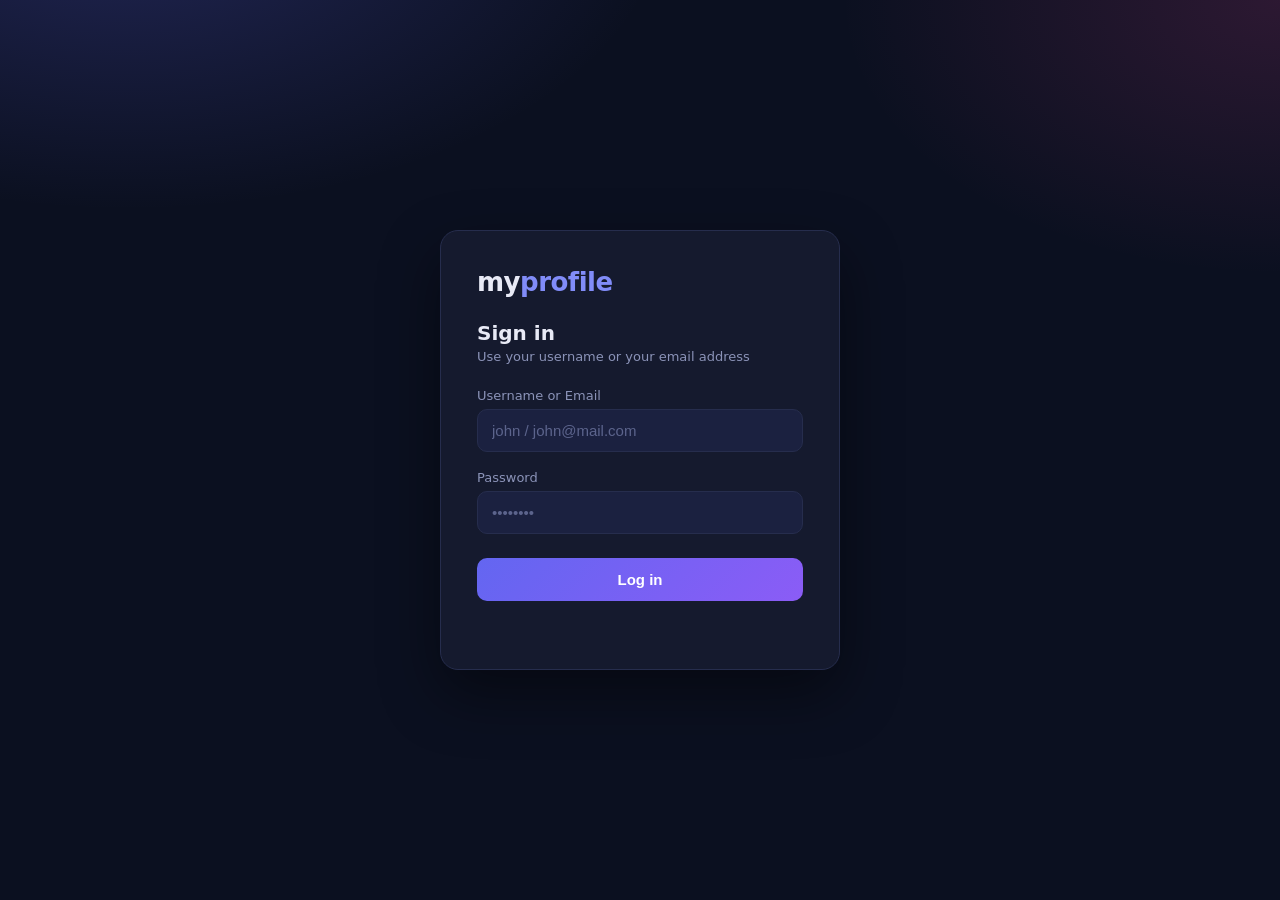
==== index.html @ ff6afe1b "some modifications" ====
<!DOCTYPE html>
<html lang="en">

<head>
    <meta charset="UTF-8">
    <meta name="viewport" content="width=device-width, initial-scale=1.0">
    <title>My Profile</title>
    <link rel="stylesheet" href="style.css">
</head>

<body>
    <!-- ===================== LOGIN ===================== -->
    <section id="login-section">
        <form id="login-form">
            <h1 class="brand">my<span>profile</span></h1>
            <h2>Sign in</h2>
            <p class="hint">Use your username or your email address</p>

            <div id="identifier-group">
                <label for="identifier">Username or Email</label>
                <input type="text" id="identifier" autocomplete="username" placeholder="john / john@mail.com">
            </div>

            <div id="password-group">
                <label for="password">Password</label>
                <input type="password" id="password" autocomplete="current-password" placeholder="••••••••">
            </div>

            <button id="login-btn" type="submit">Log in</button>

            <p id="error-msg"></p>
        </form>
    </section>

    <!-- ===================== PROFILE ===================== -->
    <section id="profile-section">

        <header class="topbar">
            <div class="identity">
                <img id="avatar" alt="Profile picture">
                <div>
                    <h2 id="login">…</h2>
                    <p id="fullname" class="muted"></p>
                </div>
            </div>
            <button id="logout-btn">Log out</button>
        </header>

        <!-- key numbers -->
        <div class="stats-row">
            <div class="stat-card">
                <div class="stat-label">Total XP</div>
                <div class="stat-value" id="xp">…</div>
                <div class="stat-sub" id="xp-raw"></div>
            </div>
            <div class="stat-card">
                <div class="stat-label">Level</div>
                <div class="stat-value" id="level">…</div>
            </div>
            <div class="stat-card">
                <div class="stat-label">Audit ratio</div>
                <div class="stat-value" id="audit">…</div>
                <div class="stat-sub" id="audit-sub"></div>
            </div>
            <div class="stat-card">
                <div class="stat-label">Success rate</div>
                <div class="stat-value" id="success-rate">…</div>
                <div class="stat-sub" id="passfail"></div>
            </div>
        </div>

        <div class="grid">

            <!-- identification -->
            <article class="card">
                <h3>Identification</h3>
                <dl class="info-list">
                    <div><dt>User ID</dt><dd id="info-id">…</dd></div>
                    <div><dt>Login</dt><dd id="info-login">…</dd></div>
                    <div><dt>Full name</dt><dd id="info-name">…</dd></div>
                    <div><dt>Email</dt><dd id="info-email">…</dd></div>
                    <div><dt>Campus</dt><dd id="info-campus">…</dd></div>
                    <div><dt>Member since</dt><dd id="info-since">…</dd></div>
                </dl>
            </article>

            <!-- audits -->
            <article class="card">
                <h3>Audits</h3>
                <dl class="info-list">
                    <div><dt>XP done (up)</dt><dd id="audit-up">…</dd></div>
                    <div><dt>XP received (down)</dt><dd id="audit-down">…</dd></div>
                    <div><dt>Audits done</dt><dd id="audit-up-count">…</dd></div>
                    <div><dt>Audits received</dt><dd id="audit-down-count">…</dd></div>
                </dl>
                <div class="ratio-bar" title="Share of audits you did vs received">
                    <span id="ratio-fill"></span>
                </div>
                <p class="muted small" id="audit-note">…</p>
            </article>

            <!-- graph 1 : xp over time -->
            <article class="card wide">
                <h3>XP progression over time</h3>
                <p class="muted small">Cumulative XP earned since your first project</p>
                <svg id="xp-graph" viewBox="0 0 640 240"></svg>
            </article>

            <!-- graph 2 : pass / fail -->
            <article class="card">
                <h3>Projects PASS / FAIL</h3>
                <p class="muted small">Every graded attempt on the platform</p>
                <svg id="passfail-graph" viewBox="0 0 260 220"></svg>
            </article>

            <!-- top projects -->
            <article class="card">
                <h3>Top projects by XP</h3>
                <ul id="top-projects" class="list">
                    <li class="muted small">Loading…</li>
                </ul>
            </article>

            <!-- skills -->
            <article class="card">
                <h3>Best skills</h3>
                <div id="skills" class="skills">
                    <p class="muted small">Loading…</p>
                </div>
            </article>

            <!-- recent activity -->
            <article class="card wide">
                <h3>Recent activity</h3>
                <ul id="recent" class="list">
                    <li class="muted small">Loading…</li>
                </ul>
            </article>

        </div>

        <footer class="foot muted small">Data queried live from the GraphQL endpoint</footer>
    </section>

    <script src="auth.js"></script>
    <script src="querys.js"></script>
    <script src="svg.js"></script>
</body>

</html>
---- style.css ----
* {
    margin: 0;
    padding: 0;
    box-sizing: border-box;
}

:root {
    --bg: #0b1020;
    --card: #151a2e;
    --card-2: #1b2140;
    --line: #262d4d;
    --text: #e8eaf6;
    --muted: #8b93b8;
    --accent: #6366f1;
    --accent-soft: #818cf8;
    --green: #34d399;
    --red: #fb7185;
}

body {
    font-family: 'Segoe UI', system-ui, Arial, sans-serif;
    background:
        radial-gradient(900px 500px at 10% -10%, rgba(99, 102, 241, 0.25), transparent 60%),
        radial-gradient(800px 500px at 100% 0%, rgba(236, 72, 153, 0.15), transparent 55%),
        var(--bg);
    color: var(--text);
    min-height: 100vh;
    padding: 24px;
}

.muted {
    color: var(--muted);
}

.small {
    font-size: 13px;
}

/* ===== LOGIN SECTION ===== */

#login-section {
    display: flex;
    align-items: center;
    justify-content: center;
    min-height: calc(100vh - 48px);
}

#login-form {
    background: var(--card);
    border: 1px solid var(--line);
    padding: 36px;
    border-radius: 18px;
    box-shadow: 0 24px 60px rgba(0, 0, 0, 0.45);
    width: 100%;
    max-width: 400px;
}

.brand {
    font-size: 26px;
    letter-spacing: -0.5px;
    margin-bottom: 24px;
}

.brand span {
    color: var(--accent-soft);
}

#login-section h2 {
    font-size: 20px;
    margin-bottom: 4px;
}

.hint {
    color: var(--muted);
    font-size: 13px;
    margin-bottom: 24px;
}

#identifier-group,
#password-group {
    margin-bottom: 18px;
}

label {
    display: block;
    margin-bottom: 6px;
    font-size: 13px;
    color: var(--muted);
}

input {
    width: 100%;
    padding: 12px 14px;
    border: 1px solid var(--line);
    border-radius: 10px;
    font-size: 15px;
    background: var(--card-2);
    color: var(--text);
    transition: border-color 0.2s, box-shadow 0.2s;
}

input::placeholder {
    color: #5c648c;
}

input:focus {
    outline: none;
    border-color: var(--accent);
    box-shadow: 0 0 0 3px rgba(99, 102, 241, 0.25);
}

#login-btn {
    width: 100%;
    padding: 13px;
    background: linear-gradient(135deg, #6366f1, #8b5cf6);
    color: #fff;
    border: none;
    border-radius: 10px;
    font-size: 15px;
    font-weight: 600;
    cursor: pointer;
    transition: transform 0.15s, opacity 0.2s;
    margin-top: 6px;
}

#login-btn:hover {
    transform: translateY(-1px);
}

#login-btn:disabled {
    opacity: 0.6;
    cursor: default;
    transform: none;
}

#error-msg {
    text-align: center;
    margin-top: 14px;
    font-size: 13px;
    color: var(--red);
    min-height: 18px;
}

/* ===== PROFILE LAYOUT ===== */

#profile-section {
    display: none;
    max-width: 1080px;
    margin: 0 auto;
}

.topbar {
    display: flex;
    align-items: center;
    justify-content: space-between;
    gap: 16px;
    background: var(--card);
    border: 1px solid var(--line);
    border-radius: 18px;
    padding: 18px 22px;
    margin-bottom: 18px;
}

.identity {
    display: flex;
    align-items: center;
    gap: 16px;
}

#avatar {
    width: 62px;
    height: 62px;
    border-radius: 50%;
    object-fit: cover;
    border: 2px solid var(--accent);
    background: var(--card-2);
}

.topbar h2 {
    font-size: 22px;
    letter-spacing: -0.3px;
}

.topbar p {
    font-size: 14px;
}

#logout-btn {
    padding: 10px 18px;
    background: transparent;
    color: var(--red);
    border: 1px solid rgba(251, 113, 133, 0.4);
    border-radius: 10px;
    font-size: 14px;
    cursor: pointer;
    transition: background 0.2s;
}

#logout-btn:hover {
    background: rgba(251, 113, 133, 0.12);
}

/* ===== STAT CARDS ===== */

.stats-row {
    display: grid;
    grid-template-columns: repeat(4, 1fr);
    gap: 14px;
    margin-bottom: 18px;
}

.stat-card {
    background: var(--card);
    border: 1px solid var(--line);
    border-radius: 16px;
    padding: 18px;
}

.stat-label {
    font-size: 12px;
    color: var(--muted);
    text-transform: uppercase;
    letter-spacing: 0.6px;
    margin-bottom: 8px;
}

.stat-value {
    font-size: 26px;
    font-weight: 700;
    color: var(--accent-soft);
    line-height: 1.1;
}

.stat-sub {
    margin-top: 6px;
    font-size: 12px;
    color: var(--muted);
}

/* ===== CARDS GRID ===== */

.grid {
    display: grid;
    grid-template-columns: repeat(2, 1fr);
    gap: 14px;
}

.card {
    background: var(--card);
    border: 1px solid var(--line);
    border-radius: 16px;
    padding: 20px;
}

.card.wide {
    grid-column: 1 / -1;
}

.card h3 {
    font-size: 16px;
    margin-bottom: 4px;
}

.card h3+.small {
    margin-bottom: 14px;
}

.card h3:only-child,
.card h3+dl,
.card h3+ul,
.card h3+div {
    margin-top: 14px;
}

/* ===== INFO LIST ===== */

.info-list div {
    display: flex;
    justify-content: space-between;
    gap: 12px;
    padding: 9px 0;
    border-bottom: 1px dashed var(--line);
    font-size: 14px;
}

.info-list div:last-child {
    border-bottom: none;
}

.info-list dt {
    color: var(--muted);
}

.info-list dd {
    font-weight: 600;
    text-align: right;
    word-break: break-all;
}

/* ===== RATIO BAR ===== */

.ratio-bar {
    height: 10px;
    background: rgba(251, 113, 133, 0.35);
    border-radius: 999px;
    overflow: hidden;
    margin: 16px 0 10px;
}

.ratio-bar span {
    display: block;
    height: 100%;
    width: 50%;
    background: linear-gradient(90deg, #34d399, #10b981);
    transition: width 0.6s ease;
}

/* ===== LISTS (top projects / activity) ===== */

.list {
    list-style: none;
}

.list li {
    padding: 9px 0;
    border-bottom: 1px dashed var(--line);
}

.list li:last-child {
    border-bottom: none;
}

.row {
    display: flex;
    justify-content: space-between;
    gap: 12px;
    font-size: 14px;
    margin-bottom: 6px;
}

.row .name {
    overflow: hidden;
    text-overflow: ellipsis;
    white-space: nowrap;
}

.row .value {
    color: var(--accent-soft);
    font-weight: 600;
    flex-shrink: 0;
}

.track {
    height: 6px;
    background: var(--card-2);
    border-radius: 999px;
    overflow: hidden;
}

.track span {
    display: block;
    height: 100%;
    background: linear-gradient(90deg, var(--accent), #a78bfa);
    animation: grow 0.7s ease;
}

@keyframes grow {
    from {
        transform: scaleX(0);
        transform-origin: left;
    }
}

.activity {
    display: flex;
    align-items: center;
    gap: 12px;
    font-size: 14px;
}

.activity .name {
    flex: 1;
    overflow: hidden;
    text-overflow: ellipsis;
    white-space: nowrap;
}

.badge {
    font-size: 11px;
    font-weight: 700;
    letter-spacing: 0.5px;
    padding: 4px 9px;
    border-radius: 999px;
    flex-shrink: 0;
}

.badge.pass {
    background: rgba(52, 211, 153, 0.15);
    color: var(--green);
}

.badge.fail {
    background: rgba(251, 113, 133, 0.15);
    color: var(--red);
}

.badge.pending {
    background: rgba(139, 147, 184, 0.15);
    color: var(--muted);
}

/* ===== SKILLS ===== */

.skill {
    margin-bottom: 12px;
}

.skill:last-child {
    margin-bottom: 0;
}

/* ===== GRAPHS ===== */

svg {
    display: block;
    width: 100%;
    height: auto;
    margin-top: 10px;
    overflow: visible;
}

line.gridline,
.gridline {
    stroke: var(--line);
    stroke-width: 1;
}

.axis {
    stroke: var(--line);
    stroke-width: 1.5;
}

.axis-label {
    fill: var(--muted);
    font-size: 11px;
    font-family: 'Segoe UI', Arial, sans-serif;
}

.xp-line {
    fill: none;
    stroke: var(--accent-soft);
    stroke-width: 2.5;
    stroke-linejoin: round;
    stroke-linecap: round;
}

.dot {
    fill: var(--accent-soft);
    opacity: 0;
    transition: opacity 0.2s, r 0.2s;
    cursor: pointer;
}

.dot:hover {
    opacity: 1;
    r: 6;
}

.bar rect {
    transition: opacity 0.2s;
}

.bar:hover rect {
    opacity: 0.85;
}

.bar-value {
    fill: var(--text);
    font-size: 16px;
    font-weight: 700;
    font-family: 'Segoe UI', Arial, sans-serif;
}

.bar-label {
    fill: var(--muted);
    font-size: 12px;
    letter-spacing: 0.6px;
    font-family: 'Segoe UI', Arial, sans-serif;
}

.bar-pct {
    fill: var(--accent-soft);
    font-size: 13px;
    font-weight: 600;
    font-family: 'Segoe UI', Arial, sans-serif;
}

.chart-total {
    fill: var(--muted);
    font-size: 12px;
    font-family: 'Segoe UI', Arial, sans-serif;
}

.foot {
    text-align: center;
    padding: 22px 0 6px;
}

/* ===== RESPONSIVE ===== */

@media (max-width: 860px) {
    .stats-row {
        grid-template-columns: repeat(2, 1fr);
    }

    .grid {
        grid-template-columns: 1fr;
    }
}

@media (max-width: 520px) {
    body {
        padding: 14px;
    }

    .stats-row {
        grid-template-columns: 1fr;
    }

    .topbar {
        flex-direction: column;
        align-items: flex-start;
    }

    #logout-btn {
        width: 100%;
    }
}
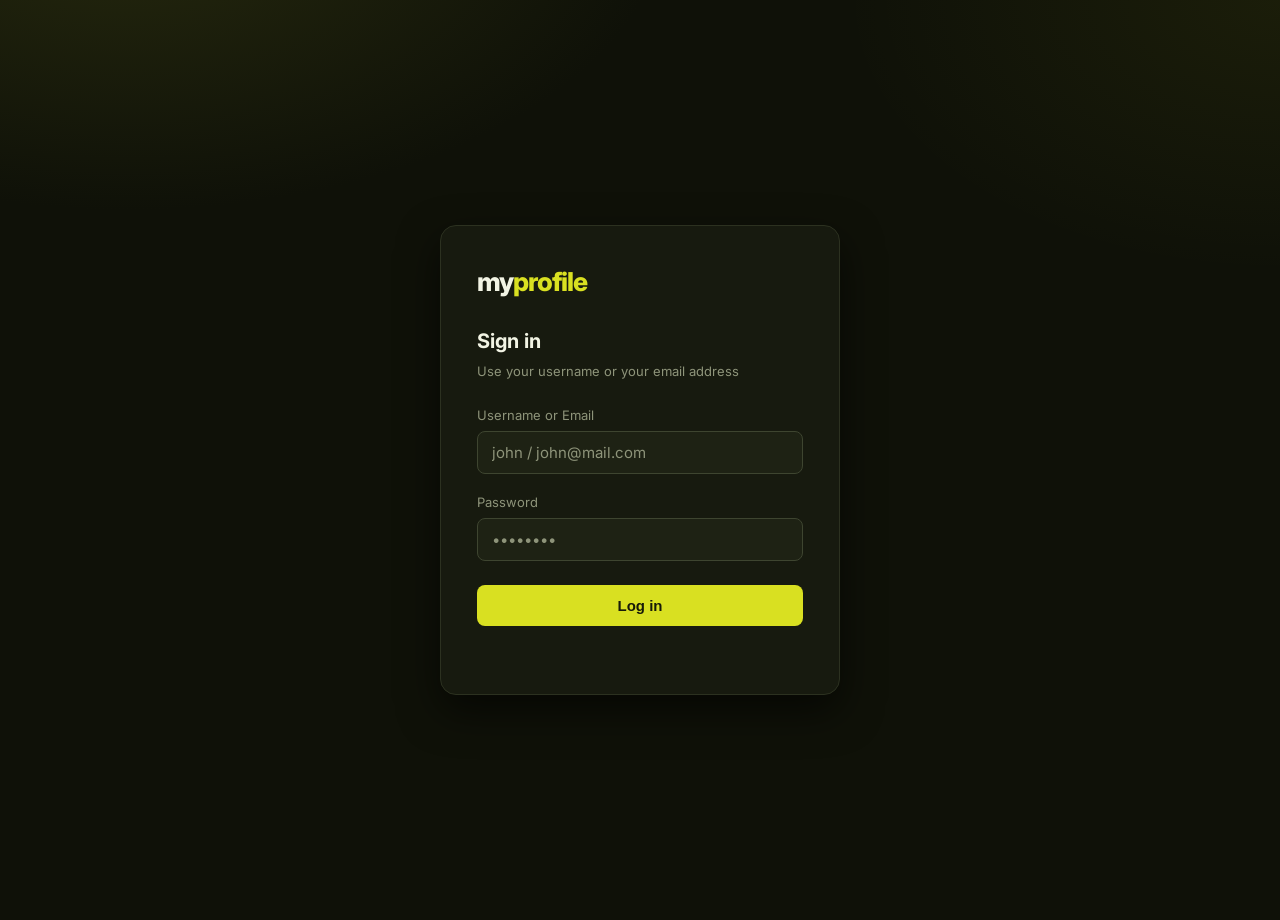
==== commit e504bffa: "final clean" ====
--- a/index.html
+++ b/index.html
@@ -5,11 +5,15 @@
     <meta charset="UTF-8">
     <meta name="viewport" content="width=device-width, initial-scale=1.0">
     <title>My Profile</title>
+    <meta name="theme-color" content="#0f1108">
+    <link rel="preconnect" href="https://fonts.googleapis.com">
+    <link rel="preconnect" href="https://fonts.gstatic.com" crossorigin>
+    <link href="https://fonts.googleapis.com/css2?family=Inter:wght@400;500;600;700;800&display=swap" rel="stylesheet">
     <link rel="stylesheet" href="style.css">
 </head>
 
 <body>
-    <!-- ===================== LOGIN ===================== -->
+    <!--  LOGIN  -->
     <section id="login-section">
         <form id="login-form">
             <h1 class="brand">my<span>profile</span></h1>
@@ -32,7 +36,7 @@
         </form>
     </section>
 
-    <!-- ===================== PROFILE ===================== -->
+    <!--  PROFILE  -->
     <section id="profile-section">
 
         <header class="topbar">
@@ -109,7 +113,7 @@
             <!-- graph 2 : pass / fail -->
             <article class="card">
                 <h3>Projects PASS / FAIL</h3>
-                <p class="muted small">Every graded attempt on the platform</p>
+                <p class="muted small">Latest attempt on each project</p>
                 <svg id="passfail-graph" viewBox="0 0 260 220"></svg>
             </article>
 
@@ -122,7 +126,7 @@
             </article>
 
             <!-- skills -->
-            <article class="card">
+            <article class="card wide">
                 <h3>Best skills</h3>
                 <div id="skills" class="skills">
                     <p class="muted small">Loading…</p>
--- a/style.css
+++ b/style.css
@@ -5,31 +5,91 @@
 }
 
 :root {
-    --bg: #0b1020;
-    --card: #151a2e;
-    --card-2: #1b2140;
-    --line: #262d4d;
-    --text: #e8eaf6;
-    --muted: #8b93b8;
-    --accent: #6366f1;
-    --accent-soft: #818cf8;
-    --green: #34d399;
-    --red: #fb7185;
+    color-scheme: dark;
+
+    /* brand */
+    --brand-ink: #171a09;
+    --brand-citron: #d9e021;
+    --brand-olive: #6d7407;
+
+    /* surfaces */
+    --bg: #0f1108;
+    --bg-alt: #14170c;
+    --surface: #171a0f;
+    --surface-2: #1e2214;
+    --surface-3: #272c18;
+    --border: #2c3120;
+    --border-strong: #3e4530;
+
+    /* text */
+    --text: #f2f4e4;
+    --text-soft: #c7cbb2;
+    --text-dim: #8e947a;
+
+    /* accent */
+    --accent: var(--brand-citron);
+    --accent-hover: #c9d112;
+    --accent-deep: #c3cb3a;
+    --accent-soft: #26290e;
+    --accent-ring: rgba(217, 224, 33, 0.24);
+    --on-accent: var(--brand-ink);
+
+    /* status */
+    --success: #4ade80;
+    --success-soft: #10240f;
+    --danger: #f87171;
+    --danger-soft: #2b1212;
+    --warn: #e8c46a;
+    --warn-soft: #2a2110;
+    --info: #7fbbe8;
+    --info-soft: #10202c;
+
+    /* shape / motion */
+    --radius: 11px;
+    --radius-lg: 16px;
+    --radius-sm: 8px;
+    --shadow-sm: 0 1px 2px rgba(0, 0, 0, .4);
+    --shadow: 0 2px 10px rgba(0, 0, 0, .45);
+    --shadow-lg: 0 16px 40px rgba(0, 0, 0, .6);
+    --fast: 140ms;
+    --base: 200ms;
+    --ease: cubic-bezier(0.2, 0, 0.2, 1);
+
+    /* spacing scale */
+    --s1: 4px;
+    --s2: 8px;
+    --s3: 12px;
+    --s4: 16px;
+    --s5: 20px;
+    --s6: 24px;
+    --s7: 32px;
+    --s8: 44px;
+
+    --font: 'Inter', ui-sans-serif, system-ui, -apple-system, 'Segoe UI', Roboto, sans-serif;
+}
+
+html {
+    background: var(--bg);
 }
 
 body {
-    font-family: 'Segoe UI', system-ui, Arial, sans-serif;
+    font-family: var(--font);
+    font-size: 15px;
+    line-height: 1.55;
+    -webkit-font-smoothing: antialiased;
+    text-rendering: optimizeLegibility;
     background:
-        radial-gradient(900px 500px at 10% -10%, rgba(99, 102, 241, 0.25), transparent 60%),
-        radial-gradient(800px 500px at 100% 0%, rgba(236, 72, 153, 0.15), transparent 55%),
+        radial-gradient(900px 500px at 10% -10%, var(--accent-soft), transparent 60%),
+        radial-gradient(800px 500px at 100% 0%, rgba(217, 224, 33, 0.06), transparent 55%),
         var(--bg);
+    background-attachment: fixed;
     color: var(--text);
     min-height: 100vh;
-    padding: 24px;
+    padding: clamp(14px, 4vw, 24px);
 }
 
 .muted {
-    color: var(--muted);
+    color: var(--text-dim);
 }
 
 .small {
@@ -42,36 +102,39 @@
     display: flex;
     align-items: center;
     justify-content: center;
-    min-height: calc(100vh - 48px);
+    min-height: calc(100vh - 28px);
+    padding: 14px;
 }
 
 #login-form {
-    background: var(--card);
-    border: 1px solid var(--line);
-    padding: 36px;
-    border-radius: 18px;
-    box-shadow: 0 24px 60px rgba(0, 0, 0, 0.45);
+    background: var(--surface);
+    border: 1px solid var(--border);
+    padding: clamp(24px, 5vw, 36px);
+    border-radius: var(--radius-lg);
+    box-shadow: var(--shadow-lg);
     width: 100%;
     max-width: 400px;
 }
 
 .brand {
     font-size: 26px;
-    letter-spacing: -0.5px;
+    font-weight: 800;
+    letter-spacing: -0.04em;
     margin-bottom: 24px;
 }
 
 .brand span {
-    color: var(--accent-soft);
+    color: var(--accent);
 }
 
 #login-section h2 {
     font-size: 20px;
+    font-weight: 700;
     margin-bottom: 4px;
 }
 
 .hint {
-    color: var(--muted);
+    color: var(--text-dim);
     font-size: 13px;
     margin-bottom: 24px;
 }
@@ -85,45 +148,47 @@
     display: block;
     margin-bottom: 6px;
     font-size: 13px;
-    color: var(--muted);
+    color: var(--text-dim);
 }
 
 input {
     width: 100%;
-    padding: 12px 14px;
-    border: 1px solid var(--line);
-    border-radius: 10px;
+    padding: 11px 14px;
+    border: 1px solid var(--border-strong);
+    border-radius: var(--radius-sm);
     font-size: 15px;
-    background: var(--card-2);
+    font-family: inherit;
+    background: var(--surface-2);
     color: var(--text);
-    transition: border-color 0.2s, box-shadow 0.2s;
+    transition: border-color var(--fast) var(--ease), box-shadow var(--fast) var(--ease);
 }
 
 input::placeholder {
-    color: #5c648c;
+    color: var(--text-dim);
 }
 
 input:focus {
     outline: none;
     border-color: var(--accent);
-    box-shadow: 0 0 0 3px rgba(99, 102, 241, 0.25);
+    box-shadow: 0 0 0 3px var(--accent-ring);
 }
 
 #login-btn {
     width: 100%;
-    padding: 13px;
-    background: linear-gradient(135deg, #6366f1, #8b5cf6);
-    color: #fff;
+    padding: 12px;
+    background: var(--accent);
+    color: var(--on-accent);
     border: none;
-    border-radius: 10px;
+    border-radius: var(--radius-sm);
     font-size: 15px;
-    font-weight: 600;
+    font-weight: 700;
     cursor: pointer;
-    transition: transform 0.15s, opacity 0.2s;
+    transition: background var(--fast) var(--ease), transform var(--fast) var(--ease), opacity var(--fast) var(--ease);
     margin-top: 6px;
 }
 
 #login-btn:hover {
+    background: var(--accent-hover);
     transform: translateY(-1px);
 }
 
@@ -137,7 +202,7 @@
     text-align: center;
     margin-top: 14px;
     font-size: 13px;
-    color: var(--red);
+    color: var(--danger);
     min-height: 18px;
 }
 
@@ -153,88 +218,113 @@
     display: flex;
     align-items: center;
     justify-content: space-between;
-    gap: 16px;
-    background: var(--card);
-    border: 1px solid var(--line);
-    border-radius: 18px;
-    padding: 18px 22px;
-    margin-bottom: 18px;
+    flex-wrap: wrap;
+    gap: var(--s4);
+    background: var(--surface);
+    border: 1px solid var(--border);
+    border-radius: var(--radius-lg);
+    padding: var(--s4) var(--s5);
+    margin-bottom: var(--s4);
 }
 
 .identity {
     display: flex;
     align-items: center;
-    gap: 16px;
+    gap: var(--s4);
+    min-width: 0;
 }
 
 #avatar {
-    width: 62px;
-    height: 62px;
+    width: 58px;
+    height: 58px;
+    flex-shrink: 0;
     border-radius: 50%;
     object-fit: cover;
     border: 2px solid var(--accent);
-    background: var(--card-2);
+    background: var(--surface-2);
+}
+
+.identity>div {
+    min-width: 0;
 }
 
 .topbar h2 {
-    font-size: 22px;
-    letter-spacing: -0.3px;
+    font-size: 21px;
+    font-weight: 700;
+    letter-spacing: -0.02em;
+    overflow: hidden;
+    text-overflow: ellipsis;
+    white-space: nowrap;
 }
 
 .topbar p {
     font-size: 14px;
+    overflow: hidden;
+    text-overflow: ellipsis;
+    white-space: nowrap;
 }
 
 #logout-btn {
     padding: 10px 18px;
-    background: transparent;
-    color: var(--red);
-    border: 1px solid rgba(251, 113, 133, 0.4);
-    border-radius: 10px;
+    background: var(--surface);
+    color: var(--danger);
+    border: 1px solid var(--border-strong);
+    border-radius: var(--radius-sm);
     font-size: 14px;
+    font-weight: 600;
     cursor: pointer;
-    transition: background 0.2s;
+    flex-shrink: 0;
+    transition: background var(--fast) var(--ease), border-color var(--fast) var(--ease);
 }
 
 #logout-btn:hover {
-    background: rgba(251, 113, 133, 0.12);
+    background: var(--danger-soft);
+    border-color: var(--danger);
 }
 
 /* ===== STAT CARDS ===== */
 
 .stats-row {
     display: grid;
-    grid-template-columns: repeat(4, 1fr);
-    gap: 14px;
-    margin-bottom: 18px;
+    grid-template-columns: repeat(auto-fit, minmax(160px, 1fr));
+    gap: var(--s3);
+    margin-bottom: var(--s4);
 }
 
 .stat-card {
-    background: var(--card);
-    border: 1px solid var(--line);
-    border-radius: 16px;
-    padding: 18px;
+    background: var(--surface);
+    border: 1px solid var(--border);
+    border-radius: var(--radius);
+    padding: var(--s4);
+    transition: border-color var(--base) var(--ease);
+}
+
+.stat-card:hover {
+    border-color: var(--border-strong);
 }
 
 .stat-label {
+    font-size: 11.5px;
+    font-weight: 650;
+    color: var(--text-dim);
+    text-transform: uppercase;
+    letter-spacing: 0.05em;
+    margin-bottom: var(--s2);
+}
+
+.stat-value {
+    font-size: 28px;
+    font-weight: 700;
+    color: var(--accent-deep);
+    line-height: 1;
+    letter-spacing: -0.02em;
+    font-variant-numeric: tabular-nums;
+}
+
+.stat-sub {
+    margin-top: var(--s2);
     font-size: 12px;
-    color: var(--muted);
-    text-transform: uppercase;
-    letter-spacing: 0.6px;
-    margin-bottom: 8px;
-}
-
-.stat-value {
-    font-size: 26px;
-    font-weight: 700;
-    color: var(--accent-soft);
-    line-height: 1.1;
-}
-
-.stat-sub {
-    margin-top: 6px;
-    font-size: 12px;
-    color: var(--muted);
+    color: var(--text-dim);
 }
 
 /* ===== CARDS GRID ===== */
@@ -242,14 +332,21 @@
 .grid {
     display: grid;
     grid-template-columns: repeat(2, 1fr);
-    gap: 14px;
+    gap: var(--s3);
 }
 
 .card {
-    background: var(--card);
-    border: 1px solid var(--line);
-    border-radius: 16px;
-    padding: 20px;
+    background: var(--surface);
+    border: 1px solid var(--border);
+    border-radius: var(--radius-lg);
+    box-shadow: var(--shadow-sm);
+    padding: var(--s5);
+    min-width: 0;
+    transition: border-color var(--base) var(--ease), box-shadow var(--base) var(--ease);
+}
+
+.card:hover {
+    border-color: var(--border-strong);
 }
 
 .card.wide {
@@ -258,6 +355,7 @@
 
 .card h3 {
     font-size: 16px;
+    font-weight: 700;
     margin-bottom: 4px;
 }
 
@@ -277,9 +375,10 @@
 .info-list div {
     display: flex;
     justify-content: space-between;
-    gap: 12px;
+    flex-wrap: wrap;
+    gap: 4px 12px;
     padding: 9px 0;
-    border-bottom: 1px dashed var(--line);
+    border-bottom: 1px dashed var(--border);
     font-size: 14px;
 }
 
@@ -288,20 +387,21 @@
 }
 
 .info-list dt {
-    color: var(--muted);
+    color: var(--text-dim);
+    flex-shrink: 0;
 }
 
 .info-list dd {
     font-weight: 600;
     text-align: right;
-    word-break: break-all;
+    word-break: break-word;
 }
 
 /* ===== RATIO BAR ===== */
 
 .ratio-bar {
     height: 10px;
-    background: rgba(251, 113, 133, 0.35);
+    background: var(--danger-soft);
     border-radius: 999px;
     overflow: hidden;
     margin: 16px 0 10px;
@@ -311,7 +411,7 @@
     display: block;
     height: 100%;
     width: 50%;
-    background: linear-gradient(90deg, #34d399, #10b981);
+    background: linear-gradient(90deg, var(--success), #22c55e);
     transition: width 0.6s ease;
 }
 
@@ -323,7 +423,7 @@
 
 .list li {
     padding: 9px 0;
-    border-bottom: 1px dashed var(--line);
+    border-bottom: 1px dashed var(--border);
 }
 
 .list li:last-child {
@@ -342,17 +442,18 @@
     overflow: hidden;
     text-overflow: ellipsis;
     white-space: nowrap;
+    min-width: 0;
 }
 
 .row .value {
-    color: var(--accent-soft);
+    color: var(--accent-deep);
     font-weight: 600;
     flex-shrink: 0;
 }
 
 .track {
     height: 6px;
-    background: var(--card-2);
+    background: var(--surface-2);
     border-radius: 999px;
     overflow: hidden;
 }
@@ -360,7 +461,7 @@
 .track span {
     display: block;
     height: 100%;
-    background: linear-gradient(90deg, var(--accent), #a78bfa);
+    background: linear-gradient(90deg, var(--accent-deep), var(--accent));
     animation: grow 0.7s ease;
 }
 
@@ -374,12 +475,14 @@
 .activity {
     display: flex;
     align-items: center;
-    gap: 12px;
+    flex-wrap: wrap;
+    gap: 8px 12px;
     font-size: 14px;
 }
 
 .activity .name {
-    flex: 1;
+    flex: 1 1 160px;
+    min-width: 0;
     overflow: hidden;
     text-overflow: ellipsis;
     white-space: nowrap;
@@ -388,28 +491,34 @@
 .badge {
     font-size: 11px;
     font-weight: 700;
-    letter-spacing: 0.5px;
+    letter-spacing: 0.05em;
     padding: 4px 9px;
     border-radius: 999px;
     flex-shrink: 0;
 }
 
 .badge.pass {
-    background: rgba(52, 211, 153, 0.15);
-    color: var(--green);
+    background: var(--success-soft);
+    color: var(--success);
 }
 
 .badge.fail {
-    background: rgba(251, 113, 133, 0.15);
-    color: var(--red);
+    background: var(--danger-soft);
+    color: var(--danger);
 }
 
 .badge.pending {
-    background: rgba(139, 147, 184, 0.15);
-    color: var(--muted);
+    background: var(--surface-3);
+    color: var(--text-dim);
 }
 
 /* ===== SKILLS ===== */
+
+.skills {
+    display: grid;
+    grid-template-columns: repeat(auto-fit, minmax(220px, 1fr));
+    column-gap: var(--s6);
+}
 
 .skill {
     margin-bottom: 12px;
@@ -429,33 +538,41 @@
     overflow: visible;
 }
 
+/* near-square chart: keep it chart-sized and centered instead of
+   stretching full-height whenever its card spans a wide single column */
+#passfail-graph {
+    max-width: 320px;
+    margin-left: auto;
+    margin-right: auto;
+}
+
 line.gridline,
 .gridline {
-    stroke: var(--line);
+    stroke: var(--border);
     stroke-width: 1;
 }
 
 .axis {
-    stroke: var(--line);
+    stroke: var(--border-strong);
     stroke-width: 1.5;
 }
 
 .axis-label {
-    fill: var(--muted);
+    fill: var(--text-dim);
     font-size: 11px;
-    font-family: 'Segoe UI', Arial, sans-serif;
+    font-family: var(--font);
 }
 
 .xp-line {
     fill: none;
-    stroke: var(--accent-soft);
+    stroke: var(--accent-deep);
     stroke-width: 2.5;
     stroke-linejoin: round;
     stroke-linecap: round;
 }
 
 .dot {
-    fill: var(--accent-soft);
+    fill: var(--accent);
     opacity: 0;
     transition: opacity 0.2s, r 0.2s;
     cursor: pointer;
@@ -478,27 +595,27 @@
     fill: var(--text);
     font-size: 16px;
     font-weight: 700;
-    font-family: 'Segoe UI', Arial, sans-serif;
+    font-family: var(--font);
 }
 
 .bar-label {
-    fill: var(--muted);
+    fill: var(--text-dim);
     font-size: 12px;
-    letter-spacing: 0.6px;
-    font-family: 'Segoe UI', Arial, sans-serif;
+    letter-spacing: 0.05em;
+    font-family: var(--font);
 }
 
 .bar-pct {
-    fill: var(--accent-soft);
+    fill: var(--accent-deep);
     font-size: 13px;
     font-weight: 600;
-    font-family: 'Segoe UI', Arial, sans-serif;
+    font-family: var(--font);
 }
 
 .chart-total {
-    fill: var(--muted);
+    fill: var(--text-dim);
     font-size: 12px;
-    font-family: 'Segoe UI', Arial, sans-serif;
+    font-family: var(--font);
 }
 
 .foot {
@@ -509,30 +626,40 @@
 /* ===== RESPONSIVE ===== */
 
 @media (max-width: 860px) {
+    .grid {
+        grid-template-columns: 1fr;
+    }
+}
+
+@media (max-width: 640px) {
     .stats-row {
         grid-template-columns: repeat(2, 1fr);
-    }
-
-    .grid {
-        grid-template-columns: 1fr;
-    }
-}
-
-@media (max-width: 520px) {
-    body {
-        padding: 14px;
-    }
-
+        gap: var(--s2);
+    }
+
+    .stat-card {
+        padding: var(--s3);
+    }
+
+    .stat-value {
+        font-size: 23px;
+    }
+
+    .card {
+        padding: var(--s4);
+    }
+
+    .topbar {
+        padding: var(--s3) var(--s4);
+    }
+
+    #logout-btn {
+        width: 100%;
+    }
+}
+
+@media (max-width: 400px) {
     .stats-row {
         grid-template-columns: 1fr;
     }
-
-    .topbar {
-        flex-direction: column;
-        align-items: flex-start;
-    }
-
-    #logout-btn {
-        width: 100%;
-    }
-}
+}
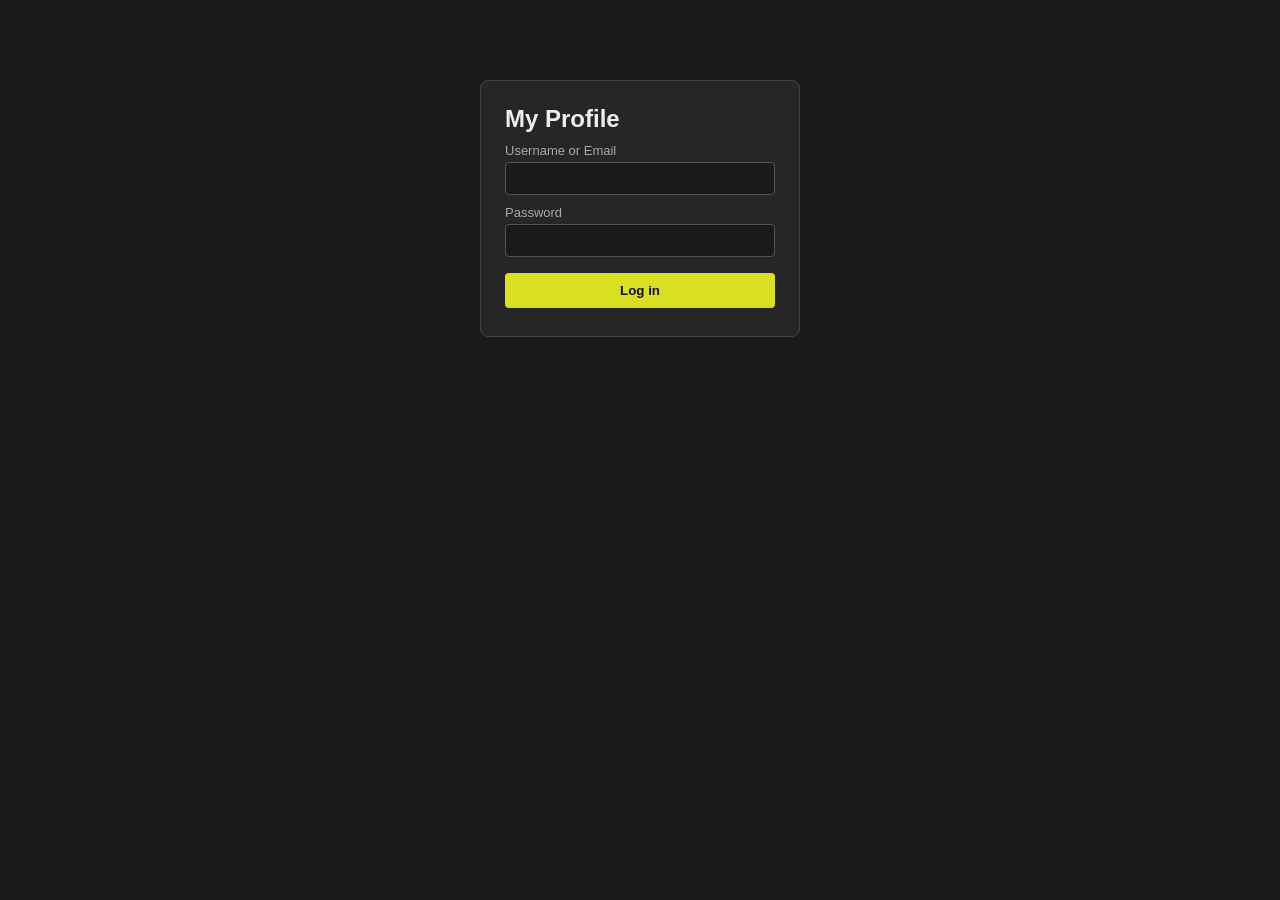
==== commit 7601d6a6: "fix bugs" ====
--- a/index.html
+++ b/index.html
@@ -5,30 +5,20 @@
     <meta charset="UTF-8">
     <meta name="viewport" content="width=device-width, initial-scale=1.0">
     <title>My Profile</title>
-    <meta name="theme-color" content="#0f1108">
-    <link rel="preconnect" href="https://fonts.googleapis.com">
-    <link rel="preconnect" href="https://fonts.gstatic.com" crossorigin>
-    <link href="https://fonts.googleapis.com/css2?family=Inter:wght@400;500;600;700;800&display=swap" rel="stylesheet">
     <link rel="stylesheet" href="style.css">
 </head>
 
 <body>
-    <!--  LOGIN  -->
+    <!-- LOGIN -->
     <section id="login-section">
         <form id="login-form">
-            <h1 class="brand">my<span>profile</span></h1>
-            <h2>Sign in</h2>
-            <p class="hint">Use your username or your email address</p>
+            <h1>My Profile</h1>
 
-            <div id="identifier-group">
-                <label for="identifier">Username or Email</label>
-                <input type="text" id="identifier" autocomplete="username" placeholder="john / john@mail.com">
-            </div>
+            <label for="identifier">Username or Email</label>
+            <input type="text" id="identifier" autocomplete="username">
 
-            <div id="password-group">
-                <label for="password">Password</label>
-                <input type="password" id="password" autocomplete="current-password" placeholder="••••••••">
-            </div>
+            <label for="password">Password</label>
+            <input type="password" id="password" autocomplete="current-password">
 
             <button id="login-btn" type="submit">Log in</button>
 
@@ -36,114 +26,48 @@
         </form>
     </section>
 
-    <!--  PROFILE  -->
+    <!-- PROFILE -->
     <section id="profile-section">
 
         <header class="topbar">
-            <div class="identity">
-                <img id="avatar" alt="Profile picture">
-                <div>
-                    <h2 id="login">…</h2>
-                    <p id="fullname" class="muted"></p>
-                </div>
+            <div id="avatar" class="avatar"></div>
+            <div>
+                <h2 id="login">…</h2>
+                <p id="fullname"></p>
             </div>
             <button id="logout-btn">Log out</button>
         </header>
 
-        <!-- key numbers -->
-        <div class="stats-row">
-            <div class="stat-card">
-                <div class="stat-label">Total XP</div>
-                <div class="stat-value" id="xp">…</div>
-                <div class="stat-sub" id="xp-raw"></div>
-            </div>
-            <div class="stat-card">
-                <div class="stat-label">Level</div>
-                <div class="stat-value" id="level">…</div>
-            </div>
-            <div class="stat-card">
-                <div class="stat-label">Audit ratio</div>
-                <div class="stat-value" id="audit">…</div>
-                <div class="stat-sub" id="audit-sub"></div>
-            </div>
-            <div class="stat-card">
-                <div class="stat-label">Success rate</div>
-                <div class="stat-value" id="success-rate">…</div>
-                <div class="stat-sub" id="passfail"></div>
-            </div>
+        <div class="stats">
+            <div class="stat"><span>Total XP</span><b id="xp">…</b></div>
+            <div class="stat"><span>Level</span><b id="level">…</b></div>
+            <div class="stat"><span>Audit ratio</span><b id="audit">…</b></div>
+            <div class="stat"><span>Success rate</span><b id="success-rate">…</b></div>
         </div>
 
         <div class="grid">
 
-            <!-- identification -->
-            <article class="card">
+            <div class="card">
                 <h3>Identification</h3>
-                <dl class="info-list">
-                    <div><dt>User ID</dt><dd id="info-id">…</dd></div>
-                    <div><dt>Login</dt><dd id="info-login">…</dd></div>
-                    <div><dt>Full name</dt><dd id="info-name">…</dd></div>
-                    <div><dt>Email</dt><dd id="info-email">…</dd></div>
-                    <div><dt>Campus</dt><dd id="info-campus">…</dd></div>
-                    <div><dt>Member since</dt><dd id="info-since">…</dd></div>
-                </dl>
-            </article>
+                <p>User ID: <b id="info-id">…</b></p>
+                <p>Login: <b id="info-login">…</b></p>
+                <p>Full name: <b id="info-name">…</b></p>
+                <p>Email: <b id="info-email">…</b></p>
+                <p>Campus: <b id="info-campus">…</b></p>
+                <p>Member since: <b id="info-since">…</b></p>
+            </div>
 
-            <!-- audits -->
-            <article class="card">
-                <h3>Audits</h3>
-                <dl class="info-list">
-                    <div><dt>XP done (up)</dt><dd id="audit-up">…</dd></div>
-                    <div><dt>XP received (down)</dt><dd id="audit-down">…</dd></div>
-                    <div><dt>Audits done</dt><dd id="audit-up-count">…</dd></div>
-                    <div><dt>Audits received</dt><dd id="audit-down-count">…</dd></div>
-                </dl>
-                <div class="ratio-bar" title="Share of audits you did vs received">
-                    <span id="ratio-fill"></span>
-                </div>
-                <p class="muted small" id="audit-note">…</p>
-            </article>
+            <div class="card">
+                <h3>Projects PASS / FAIL</h3>
+                <svg id="passfail-graph" viewBox="0 0 200 160"></svg>
+            </div>
 
-            <!-- graph 1 : xp over time -->
-            <article class="card wide">
-                <h3>XP progression over time</h3>
-                <p class="muted small">Cumulative XP earned since your first project</p>
-                <svg id="xp-graph" viewBox="0 0 640 240"></svg>
-            </article>
-
-            <!-- graph 2 : pass / fail -->
-            <article class="card">
-                <h3>Projects PASS / FAIL</h3>
-                <p class="muted small">Latest attempt on each project</p>
-                <svg id="passfail-graph" viewBox="0 0 260 220"></svg>
-            </article>
-
-            <!-- top projects -->
-            <article class="card">
-                <h3>Top projects by XP</h3>
-                <ul id="top-projects" class="list">
-                    <li class="muted small">Loading…</li>
-                </ul>
-            </article>
-
-            <!-- skills -->
-            <article class="card wide">
-                <h3>Best skills</h3>
-                <div id="skills" class="skills">
-                    <p class="muted small">Loading…</p>
-                </div>
-            </article>
-
-            <!-- recent activity -->
-            <article class="card wide">
-                <h3>Recent activity</h3>
-                <ul id="recent" class="list">
-                    <li class="muted small">Loading…</li>
-                </ul>
-            </article>
+            <div class="card wide">
+                <h3>XP over time</h3>
+                <svg id="xp-graph" viewBox="0 0 600 200"></svg>
+            </div>
 
         </div>
-
-        <footer class="foot muted small">Data queried live from the GraphQL endpoint</footer>
     </section>
 
     <script src="auth.js"></script>
--- a/style.css
+++ b/style.css
@@ -1,665 +1,191 @@
 * {
-    margin: 0;
-    padding: 0;
     box-sizing: border-box;
 }
 
-:root {
-    color-scheme: dark;
-
-    /* brand */
-    --brand-ink: #171a09;
-    --brand-citron: #d9e021;
-    --brand-olive: #6d7407;
-
-    /* surfaces */
-    --bg: #0f1108;
-    --bg-alt: #14170c;
-    --surface: #171a0f;
-    --surface-2: #1e2214;
-    --surface-3: #272c18;
-    --border: #2c3120;
-    --border-strong: #3e4530;
-
-    /* text */
-    --text: #f2f4e4;
-    --text-soft: #c7cbb2;
-    --text-dim: #8e947a;
-
-    /* accent */
-    --accent: var(--brand-citron);
-    --accent-hover: #c9d112;
-    --accent-deep: #c3cb3a;
-    --accent-soft: #26290e;
-    --accent-ring: rgba(217, 224, 33, 0.24);
-    --on-accent: var(--brand-ink);
-
-    /* status */
-    --success: #4ade80;
-    --success-soft: #10240f;
-    --danger: #f87171;
-    --danger-soft: #2b1212;
-    --warn: #e8c46a;
-    --warn-soft: #2a2110;
-    --info: #7fbbe8;
-    --info-soft: #10202c;
-
-    /* shape / motion */
-    --radius: 11px;
-    --radius-lg: 16px;
-    --radius-sm: 8px;
-    --shadow-sm: 0 1px 2px rgba(0, 0, 0, .4);
-    --shadow: 0 2px 10px rgba(0, 0, 0, .45);
-    --shadow-lg: 0 16px 40px rgba(0, 0, 0, .6);
-    --fast: 140ms;
-    --base: 200ms;
-    --ease: cubic-bezier(0.2, 0, 0.2, 1);
-
-    /* spacing scale */
-    --s1: 4px;
-    --s2: 8px;
-    --s3: 12px;
-    --s4: 16px;
-    --s5: 20px;
-    --s6: 24px;
-    --s7: 32px;
-    --s8: 44px;
-
-    --font: 'Inter', ui-sans-serif, system-ui, -apple-system, 'Segoe UI', Roboto, sans-serif;
+body {
+    margin: 0;
+    padding: 20px;
+    font-family: sans-serif;
+    background: #1a1a1a;
+    color: #eee;
 }
 
-html {
-    background: var(--bg);
+h1, h2, h3 {
+    margin: 0 0 10px;
 }
 
-body {
-    font-family: var(--font);
-    font-size: 15px;
-    line-height: 1.55;
-    -webkit-font-smoothing: antialiased;
-    text-rendering: optimizeLegibility;
-    background:
-        radial-gradient(900px 500px at 10% -10%, var(--accent-soft), transparent 60%),
-        radial-gradient(800px 500px at 100% 0%, rgba(217, 224, 33, 0.06), transparent 55%),
-        var(--bg);
-    background-attachment: fixed;
-    color: var(--text);
-    min-height: 100vh;
-    padding: clamp(14px, 4vw, 24px);
+p {
+    margin: 4px 0;
 }
 
-.muted {
-    color: var(--text-dim);
+button {
+    cursor: pointer;
+    font-family: inherit;
+    transition: opacity 0.15s, border-color 0.15s;
 }
 
-.small {
-    font-size: 13px;
+button:hover {
+    opacity: 0.85;
 }
 
-/* ===== LOGIN SECTION ===== */
+/* ===== LOGIN ===== */
 
 #login-section {
     display: flex;
-    align-items: center;
     justify-content: center;
-    min-height: calc(100vh - 28px);
-    padding: 14px;
+    padding-top: 60px;
 }
 
 #login-form {
-    background: var(--surface);
-    border: 1px solid var(--border);
-    padding: clamp(24px, 5vw, 36px);
-    border-radius: var(--radius-lg);
-    box-shadow: var(--shadow-lg);
+    background: #262626;
+    border: 1px solid #444;
+    border-radius: 8px;
+    padding: 24px;
     width: 100%;
-    max-width: 400px;
+    max-width: 320px;
 }
 
-.brand {
-    font-size: 26px;
-    font-weight: 800;
-    letter-spacing: -0.04em;
-    margin-bottom: 24px;
+#login-form label {
+    display: block;
+    margin-top: 10px;
+    font-size: 13px;
+    color: #aaa;
 }
 
-.brand span {
-    color: var(--accent);
-}
-
-#login-section h2 {
-    font-size: 20px;
-    font-weight: 700;
-    margin-bottom: 4px;
-}
-
-.hint {
-    color: var(--text-dim);
-    font-size: 13px;
-    margin-bottom: 24px;
-}
-
-#identifier-group,
-#password-group {
-    margin-bottom: 18px;
-}
-
-label {
-    display: block;
-    margin-bottom: 6px;
-    font-size: 13px;
-    color: var(--text-dim);
-}
-
-input {
+#login-form input {
     width: 100%;
-    padding: 11px 14px;
-    border: 1px solid var(--border-strong);
-    border-radius: var(--radius-sm);
-    font-size: 15px;
-    font-family: inherit;
-    background: var(--surface-2);
-    color: var(--text);
-    transition: border-color var(--fast) var(--ease), box-shadow var(--fast) var(--ease);
-}
-
-input::placeholder {
-    color: var(--text-dim);
-}
-
-input:focus {
-    outline: none;
-    border-color: var(--accent);
-    box-shadow: 0 0 0 3px var(--accent-ring);
+    padding: 8px;
+    margin-top: 4px;
+    border: 1px solid #555;
+    border-radius: 4px;
+    background: #1a1a1a;
+    color: #eee;
 }
 
 #login-btn {
     width: 100%;
-    padding: 12px;
-    background: var(--accent);
-    color: var(--on-accent);
+    margin-top: 16px;
+    padding: 10px;
     border: none;
-    border-radius: var(--radius-sm);
-    font-size: 15px;
-    font-weight: 700;
-    cursor: pointer;
-    transition: background var(--fast) var(--ease), transform var(--fast) var(--ease), opacity var(--fast) var(--ease);
-    margin-top: 6px;
-}
-
-#login-btn:hover {
-    background: var(--accent-hover);
-    transform: translateY(-1px);
-}
-
-#login-btn:disabled {
-    opacity: 0.6;
-    cursor: default;
-    transform: none;
+    border-radius: 4px;
+    background: #d9e021;
+    color: #111;
+    font-weight: bold;
 }
 
 #error-msg {
+    color: #f87171;
+    font-size: 13px;
     text-align: center;
-    margin-top: 14px;
-    font-size: 13px;
-    color: var(--danger);
-    min-height: 18px;
 }
 
-/* ===== PROFILE LAYOUT ===== */
+/* ===== PROFILE ===== */
 
 #profile-section {
     display: none;
-    max-width: 1080px;
+    max-width: 900px;
     margin: 0 auto;
 }
 
 .topbar {
     display: flex;
     align-items: center;
-    justify-content: space-between;
-    flex-wrap: wrap;
-    gap: var(--s4);
-    background: var(--surface);
-    border: 1px solid var(--border);
-    border-radius: var(--radius-lg);
-    padding: var(--s4) var(--s5);
-    margin-bottom: var(--s4);
+    gap: 12px;
+    margin-bottom: 16px;
 }
 
-.identity {
-    display: flex;
-    align-items: center;
-    gap: var(--s4);
-    min-width: 0;
-}
-
-#avatar {
-    width: 58px;
-    height: 58px;
-    flex-shrink: 0;
-    border-radius: 50%;
-    object-fit: cover;
-    border: 2px solid var(--accent);
-    background: var(--surface-2);
-}
-
-.identity>div {
-    min-width: 0;
-}
-
-.topbar h2 {
-    font-size: 21px;
-    font-weight: 700;
-    letter-spacing: -0.02em;
-    overflow: hidden;
-    text-overflow: ellipsis;
-    white-space: nowrap;
-}
-
-.topbar p {
-    font-size: 14px;
-    overflow: hidden;
-    text-overflow: ellipsis;
-    white-space: nowrap;
+.topbar > div {
+    flex: 1;
 }
 
 #logout-btn {
-    padding: 10px 18px;
-    background: var(--surface);
-    color: var(--danger);
-    border: 1px solid var(--border-strong);
-    border-radius: var(--radius-sm);
-    font-size: 14px;
-    font-weight: 600;
-    cursor: pointer;
-    flex-shrink: 0;
-    transition: background var(--fast) var(--ease), border-color var(--fast) var(--ease);
+    padding: 8px 14px;
+    border: 1px solid #555;
+    border-radius: 4px;
+    background: none;
+    color: #f87171;
 }
 
 #logout-btn:hover {
-    background: var(--danger-soft);
-    border-color: var(--danger);
+    border-color: #f87171;
 }
 
-/* ===== STAT CARDS ===== */
-
-.stats-row {
-    display: grid;
-    grid-template-columns: repeat(auto-fit, minmax(160px, 1fr));
-    gap: var(--s3);
-    margin-bottom: var(--s4);
+.avatar {
+    width: 50px;
+    height: 50px;
+    border-radius: 50%;
+    background-color: #444;
+    background-size: cover;
+    background-position: center;
+    color: #d9e021;
+    display: flex;
+    align-items: center;
+    justify-content: center;
+    font-weight: bold;
+    flex-shrink: 0;
 }
 
-.stat-card {
-    background: var(--surface);
-    border: 1px solid var(--border);
-    border-radius: var(--radius);
-    padding: var(--s4);
-    transition: border-color var(--base) var(--ease);
+.stats {
+    display: grid;
+    grid-template-columns: repeat(auto-fit, minmax(140px, 1fr));
+    gap: 10px;
+    margin-bottom: 16px;
 }
 
-.stat-card:hover {
-    border-color: var(--border-strong);
+.stat {
+    background: #262626;
+    border: 1px solid #444;
+    border-radius: 8px;
+    padding: 12px;
+    transition: border-color 0.15s;
 }
 
-.stat-label {
-    font-size: 11.5px;
-    font-weight: 650;
-    color: var(--text-dim);
-    text-transform: uppercase;
-    letter-spacing: 0.05em;
-    margin-bottom: var(--s2);
+.stat:hover {
+    border-color: #666;
 }
 
-.stat-value {
-    font-size: 28px;
-    font-weight: 700;
-    color: var(--accent-deep);
-    line-height: 1;
-    letter-spacing: -0.02em;
-    font-variant-numeric: tabular-nums;
+.stat span {
+    display: block;
+    font-size: 12px;
+    color: #aaa;
 }
 
-.stat-sub {
-    margin-top: var(--s2);
-    font-size: 12px;
-    color: var(--text-dim);
+.stat b {
+    font-size: 22px;
+    color: #d9e021;
 }
-
-/* ===== CARDS GRID ===== */
 
 .grid {
     display: grid;
-    grid-template-columns: repeat(2, 1fr);
-    gap: var(--s3);
+    grid-template-columns: 1fr 1fr;
+    gap: 10px;
 }
 
 .card {
-    background: var(--surface);
-    border: 1px solid var(--border);
-    border-radius: var(--radius-lg);
-    box-shadow: var(--shadow-sm);
-    padding: var(--s5);
-    min-width: 0;
-    transition: border-color var(--base) var(--ease), box-shadow var(--base) var(--ease);
+    background: #262626;
+    border: 1px solid #444;
+    border-radius: 8px;
+    padding: 16px;
+    box-shadow: 0 1px 3px rgba(0, 0, 0, .3);
+    transition: border-color 0.15s;
 }
 
 .card:hover {
-    border-color: var(--border-strong);
+    border-color: #666;
 }
 
 .card.wide {
     grid-column: 1 / -1;
 }
 
-.card h3 {
-    font-size: 16px;
-    font-weight: 700;
-    margin-bottom: 4px;
+svg {
+    width: 100%;
+    height: auto;
+    margin-top: 8px;
 }
 
-.card h3+.small {
-    margin-bottom: 14px;
-}
-
-.card h3:only-child,
-.card h3+dl,
-.card h3+ul,
-.card h3+div {
-    margin-top: 14px;
-}
-
-/* ===== INFO LIST ===== */
-
-.info-list div {
-    display: flex;
-    justify-content: space-between;
-    flex-wrap: wrap;
-    gap: 4px 12px;
-    padding: 9px 0;
-    border-bottom: 1px dashed var(--border);
-    font-size: 14px;
-}
-
-.info-list div:last-child {
-    border-bottom: none;
-}
-
-.info-list dt {
-    color: var(--text-dim);
-    flex-shrink: 0;
-}
-
-.info-list dd {
-    font-weight: 600;
-    text-align: right;
-    word-break: break-word;
-}
-
-/* ===== RATIO BAR ===== */
-
-.ratio-bar {
-    height: 10px;
-    background: var(--danger-soft);
-    border-radius: 999px;
-    overflow: hidden;
-    margin: 16px 0 10px;
-}
-
-.ratio-bar span {
-    display: block;
-    height: 100%;
-    width: 50%;
-    background: linear-gradient(90deg, var(--success), #22c55e);
-    transition: width 0.6s ease;
-}
-
-/* ===== LISTS (top projects / activity) ===== */
-
-.list {
-    list-style: none;
-}
-
-.list li {
-    padding: 9px 0;
-    border-bottom: 1px dashed var(--border);
-}
-
-.list li:last-child {
-    border-bottom: none;
-}
-
-.row {
-    display: flex;
-    justify-content: space-between;
-    gap: 12px;
-    font-size: 14px;
-    margin-bottom: 6px;
-}
-
-.row .name {
-    overflow: hidden;
-    text-overflow: ellipsis;
-    white-space: nowrap;
-    min-width: 0;
-}
-
-.row .value {
-    color: var(--accent-deep);
-    font-weight: 600;
-    flex-shrink: 0;
-}
-
-.track {
-    height: 6px;
-    background: var(--surface-2);
-    border-radius: 999px;
-    overflow: hidden;
-}
-
-.track span {
-    display: block;
-    height: 100%;
-    background: linear-gradient(90deg, var(--accent-deep), var(--accent));
-    animation: grow 0.7s ease;
-}
-
-@keyframes grow {
-    from {
-        transform: scaleX(0);
-        transform-origin: left;
-    }
-}
-
-.activity {
-    display: flex;
-    align-items: center;
-    flex-wrap: wrap;
-    gap: 8px 12px;
-    font-size: 14px;
-}
-
-.activity .name {
-    flex: 1 1 160px;
-    min-width: 0;
-    overflow: hidden;
-    text-overflow: ellipsis;
-    white-space: nowrap;
-}
-
-.badge {
-    font-size: 11px;
-    font-weight: 700;
-    letter-spacing: 0.05em;
-    padding: 4px 9px;
-    border-radius: 999px;
-    flex-shrink: 0;
-}
-
-.badge.pass {
-    background: var(--success-soft);
-    color: var(--success);
-}
-
-.badge.fail {
-    background: var(--danger-soft);
-    color: var(--danger);
-}
-
-.badge.pending {
-    background: var(--surface-3);
-    color: var(--text-dim);
-}
-
-/* ===== SKILLS ===== */
-
-.skills {
-    display: grid;
-    grid-template-columns: repeat(auto-fit, minmax(220px, 1fr));
-    column-gap: var(--s6);
-}
-
-.skill {
-    margin-bottom: 12px;
-}
-
-.skill:last-child {
-    margin-bottom: 0;
-}
-
-/* ===== GRAPHS ===== */
-
-svg {
-    display: block;
-    width: 100%;
-    height: auto;
-    margin-top: 10px;
-    overflow: visible;
-}
-
-/* near-square chart: keep it chart-sized and centered instead of
-   stretching full-height whenever its card spans a wide single column */
-#passfail-graph {
-    max-width: 320px;
-    margin-left: auto;
-    margin-right: auto;
-}
-
-line.gridline,
-.gridline {
-    stroke: var(--border);
-    stroke-width: 1;
-}
-
-.axis {
-    stroke: var(--border-strong);
-    stroke-width: 1.5;
-}
-
-.axis-label {
-    fill: var(--text-dim);
-    font-size: 11px;
-    font-family: var(--font);
-}
-
-.xp-line {
-    fill: none;
-    stroke: var(--accent-deep);
-    stroke-width: 2.5;
-    stroke-linejoin: round;
-    stroke-linecap: round;
-}
-
-.dot {
-    fill: var(--accent);
-    opacity: 0;
-    transition: opacity 0.2s, r 0.2s;
-    cursor: pointer;
-}
-
-.dot:hover {
-    opacity: 1;
-    r: 6;
-}
-
-.bar rect {
-    transition: opacity 0.2s;
-}
-
-.bar:hover rect {
-    opacity: 0.85;
-}
-
-.bar-value {
-    fill: var(--text);
-    font-size: 16px;
-    font-weight: 700;
-    font-family: var(--font);
-}
-
-.bar-label {
-    fill: var(--text-dim);
-    font-size: 12px;
-    letter-spacing: 0.05em;
-    font-family: var(--font);
-}
-
-.bar-pct {
-    fill: var(--accent-deep);
-    font-size: 13px;
-    font-weight: 600;
-    font-family: var(--font);
-}
-
-.chart-total {
-    fill: var(--text-dim);
-    font-size: 12px;
-    font-family: var(--font);
-}
-
-.foot {
-    text-align: center;
-    padding: 22px 0 6px;
-}
-
-/* ===== RESPONSIVE ===== */
-
-@media (max-width: 860px) {
+@media (max-width: 700px) {
     .grid {
         grid-template-columns: 1fr;
     }
 }
-
-@media (max-width: 640px) {
-    .stats-row {
-        grid-template-columns: repeat(2, 1fr);
-        gap: var(--s2);
-    }
-
-    .stat-card {
-        padding: var(--s3);
-    }
-
-    .stat-value {
-        font-size: 23px;
-    }
-
-    .card {
-        padding: var(--s4);
-    }
-
-    .topbar {
-        padding: var(--s3) var(--s4);
-    }
-
-    #logout-btn {
-        width: 100%;
-    }
-}
-
-@media (max-width: 400px) {
-    .stats-row {
-        grid-template-columns: 1fr;
-    }
-}
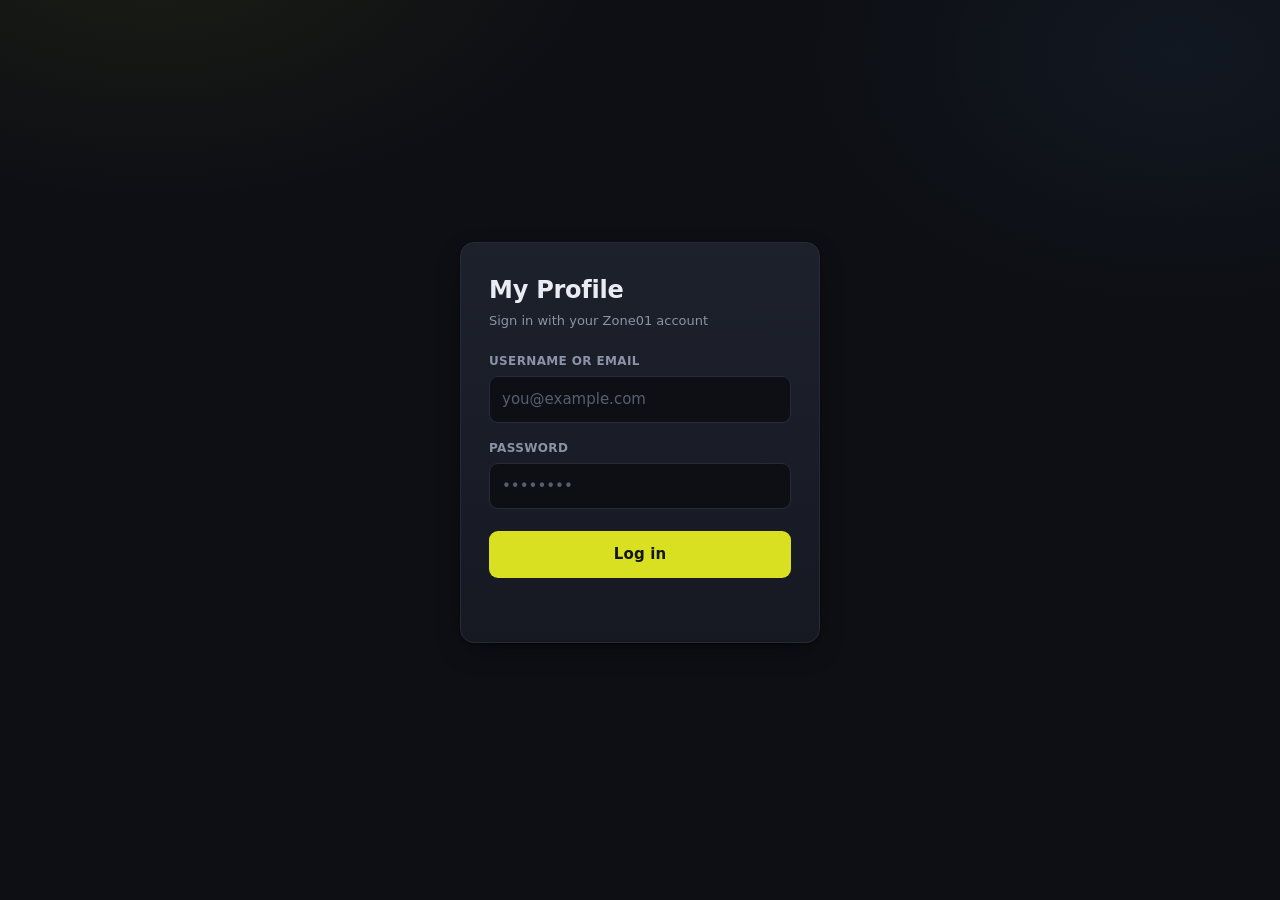
==== commit e25b0430: "fix some issues" ====
--- a/index.html
+++ b/index.html
@@ -4,8 +4,9 @@
 <head>
     <meta charset="UTF-8">
     <meta name="viewport" content="width=device-width, initial-scale=1.0">
+    <meta name="color-scheme" content="dark">
     <title>My Profile</title>
-    <link rel="stylesheet" href="style.css">
+    <link rel="stylesheet" href="style.css?v=2">
 </head>
 
 <body>
@@ -13,29 +14,30 @@
     <section id="login-section">
         <form id="login-form">
             <h1>My Profile</h1>
+            <p class="subtitle">Sign in with your Zone01 account</p>
 
             <label for="identifier">Username or Email</label>
-            <input type="text" id="identifier" autocomplete="username">
+            <input type="text" id="identifier" autocomplete="username" placeholder="you@example.com">
 
             <label for="password">Password</label>
-            <input type="password" id="password" autocomplete="current-password">
+            <input type="password" id="password" autocomplete="current-password" placeholder="••••••••">
 
             <button id="login-btn" type="submit">Log in</button>
 
-            <p id="error-msg"></p>
+            <p id="error-msg" role="alert"></p>
         </form>
     </section>
 
     <!-- PROFILE -->
-    <section id="profile-section">
+    <section id="profile-section" hidden>
 
         <header class="topbar">
             <div id="avatar" class="avatar"></div>
-            <div>
+            <div class="identity">
                 <h2 id="login">…</h2>
                 <p id="fullname"></p>
             </div>
-            <button id="logout-btn">Log out</button>
+            <button id="logout-btn" type="button">Log out</button>
         </header>
 
         <div class="stats">
@@ -49,30 +51,33 @@
 
             <div class="card">
                 <h3>Identification</h3>
-                <p>User ID: <b id="info-id">…</b></p>
-                <p>Login: <b id="info-login">…</b></p>
-                <p>Full name: <b id="info-name">…</b></p>
-                <p>Email: <b id="info-email">…</b></p>
-                <p>Campus: <b id="info-campus">…</b></p>
-                <p>Member since: <b id="info-since">…</b></p>
+                <dl class="info">
+                    <dt>User ID</dt><dd id="info-id">…</dd>
+                    <dt>Login</dt><dd id="info-login">…</dd>
+                    <dt>Full name</dt><dd id="info-name">…</dd>
+                    <dt>Email</dt><dd id="info-email">…</dd>
+                    <dt>Campus</dt><dd id="info-campus">…</dd>
+                    <dt>Member since</dt><dd id="info-since">…</dd>
+                </dl>
             </div>
 
             <div class="card">
                 <h3>Projects PASS / FAIL</h3>
-                <svg id="passfail-graph" viewBox="0 0 200 160"></svg>
+                <svg id="passfail-graph" viewBox="0 0 200 160" role="img"
+                    aria-label="Passed and failed projects"></svg>
             </div>
 
             <div class="card wide">
                 <h3>XP over time</h3>
-                <svg id="xp-graph" viewBox="0 0 600 200"></svg>
+                <svg id="xp-graph" viewBox="0 0 600 200" role="img" aria-label="XP earned over time"></svg>
             </div>
 
         </div>
     </section>
 
-    <script src="auth.js"></script>
-    <script src="querys.js"></script>
-    <script src="svg.js"></script>
+    <script src="auth.js?v=2"></script>
+    <script src="querys.js?v=2"></script>
+    <script src="svg.js?v=2"></script>
 </body>
 
 </html>
--- a/style.css
+++ b/style.css
@@ -1,191 +1,474 @@
-* {
+/* ===== TOKENS ===== */
+
+:root {
+    --bg: #0d0f14;
+    --surface: #161922;
+    --surface-2: #1d212c;
+    --line: #262b38;
+    --line-hover: #3d4557;
+
+    --text: #e9ecf3;
+    --muted: #8b93a7;
+    --accent: #d9e021;
+    --accent-soft: rgba(217, 224, 33, .12);
+    --pass: #4ade80;
+    --fail: #f87171;
+
+    --radius: 14px;
+    --radius-sm: 9px;
+    --gap: 14px;
+    --shadow: 0 1px 2px rgba(0, 0, 0, .4), 0 10px 30px -12px rgba(0, 0, 0, .7);
+    --ease: 180ms cubic-bezier(.4, 0, .2, 1);
+}
+
+*,
+*::before,
+*::after {
     box-sizing: border-box;
 }
+
+[hidden] {
+    display: none !important;
+}
+
+/* ===== BASE ===== */
 
 body {
     margin: 0;
-    padding: 20px;
-    font-family: sans-serif;
-    background: #1a1a1a;
-    color: #eee;
-}
-
-h1, h2, h3 {
-    margin: 0 0 10px;
+    padding: 24px 20px 40px;
+    min-height: 100vh;
+    font-family: ui-sans-serif, system-ui, "Segoe UI", Roboto, Helvetica, Arial, sans-serif;
+    font-size: 15px;
+    line-height: 1.5;
+    color: var(--text);
+    background-color: var(--bg);
+    background-image:
+        radial-gradient(700px 420px at 12% -8%, rgba(217, 224, 33, .07), transparent 65%),
+        radial-gradient(620px 420px at 92% 6%, rgba(96, 165, 250, .06), transparent 60%);
+    background-attachment: fixed;
+    -webkit-font-smoothing: antialiased;
+}
+
+h1,
+h2,
+h3 {
+    margin: 0;
+    line-height: 1.25;
+    letter-spacing: -.01em;
 }
 
 p {
-    margin: 4px 0;
+    margin: 0;
+}
+
+button,
+input {
+    font: inherit;
+    color: inherit;
 }
 
 button {
     cursor: pointer;
-    font-family: inherit;
-    transition: opacity 0.15s, border-color 0.15s;
-}
-
-button:hover {
-    opacity: 0.85;
+    border: none;
+    border-radius: var(--radius-sm);
+    transition: background var(--ease), border-color var(--ease), color var(--ease), transform var(--ease);
+}
+
+button:disabled {
+    cursor: not-allowed;
+    opacity: .55;
+}
+
+:focus-visible {
+    outline: 2px solid var(--accent);
+    outline-offset: 2px;
 }
 
 /* ===== LOGIN ===== */
 
 #login-section {
     display: flex;
+    align-items: center;
     justify-content: center;
-    padding-top: 60px;
+    min-height: calc(100vh - 64px);
 }
 
 #login-form {
-    background: #262626;
-    border: 1px solid #444;
-    border-radius: 8px;
-    padding: 24px;
     width: 100%;
-    max-width: 320px;
+    max-width: 360px;
+    padding: 32px 28px;
+    background: linear-gradient(180deg, var(--surface-2), var(--surface));
+    border: 1px solid var(--line);
+    border-radius: var(--radius);
+    box-shadow: var(--shadow);
+}
+
+#login-form h1 {
+    font-size: 24px;
+}
+
+#login-form .subtitle {
+    margin: 6px 0 22px;
+    font-size: 13px;
+    color: var(--muted);
 }
 
 #login-form label {
     display: block;
-    margin-top: 10px;
-    font-size: 13px;
-    color: #aaa;
+    margin-bottom: 6px;
+    font-size: 12px;
+    font-weight: 600;
+    letter-spacing: .03em;
+    text-transform: uppercase;
+    color: var(--muted);
 }
 
 #login-form input {
     width: 100%;
-    padding: 8px;
-    margin-top: 4px;
-    border: 1px solid #555;
-    border-radius: 4px;
-    background: #1a1a1a;
-    color: #eee;
+    margin-bottom: 16px;
+    padding: 11px 12px;
+    background: var(--bg);
+    border: 1px solid var(--line);
+    border-radius: var(--radius-sm);
+    transition: border-color var(--ease), box-shadow var(--ease);
+}
+
+#login-form input::placeholder {
+    color: #565e70;
+}
+
+#login-form input:hover {
+    border-color: var(--line-hover);
+}
+
+#login-form input:focus {
+    outline: none;
+    border-color: var(--accent);
+    box-shadow: 0 0 0 3px var(--accent-soft);
 }
 
 #login-btn {
     width: 100%;
-    margin-top: 16px;
-    padding: 10px;
-    border: none;
-    border-radius: 4px;
-    background: #d9e021;
-    color: #111;
-    font-weight: bold;
+    margin-top: 6px;
+    padding: 12px;
+    background: var(--accent);
+    color: #14160a;
+    font-weight: 700;
+    letter-spacing: .01em;
+}
+
+#login-btn:hover:not(:disabled) {
+    background: #e6ee3a;
+}
+
+#login-btn:active:not(:disabled) {
+    transform: translateY(1px);
 }
 
 #error-msg {
-    color: #f87171;
+    min-height: 18px;
+    margin-top: 14px;
     font-size: 13px;
     text-align: center;
+    color: var(--fail);
 }
 
 /* ===== PROFILE ===== */
 
 #profile-section {
-    display: none;
-    max-width: 900px;
+    max-width: 940px;
     margin: 0 auto;
 }
 
 .topbar {
     display: flex;
     align-items: center;
-    gap: 12px;
-    margin-bottom: 16px;
-}
-
-.topbar > div {
+    gap: 14px;
+    padding: 14px 16px;
+    margin-bottom: var(--gap);
+    background: var(--surface);
+    border: 1px solid var(--line);
+    border-radius: var(--radius);
+}
+
+.identity {
     flex: 1;
-}
-
-#logout-btn {
-    padding: 8px 14px;
-    border: 1px solid #555;
-    border-radius: 4px;
-    background: none;
-    color: #f87171;
-}
-
-#logout-btn:hover {
-    border-color: #f87171;
+    min-width: 0;
+}
+
+.identity h2 {
+    font-size: 19px;
+}
+
+.identity p {
+    font-size: 13px;
+    color: var(--muted);
 }
 
 .avatar {
-    width: 50px;
-    height: 50px;
-    border-radius: 50%;
-    background-color: #444;
-    background-size: cover;
-    background-position: center;
-    color: #d9e021;
     display: flex;
     align-items: center;
     justify-content: center;
-    font-weight: bold;
     flex-shrink: 0;
-}
+    width: 46px;
+    height: 46px;
+    border-radius: 50%;
+    background-color: var(--surface-2);
+    background-size: cover;
+    background-position: center;
+    border: 1px solid var(--line-hover);
+    color: var(--accent);
+    font-size: 15px;
+    font-weight: 700;
+}
+
+#logout-btn {
+    padding: 9px 15px;
+    background: transparent;
+    border: 1px solid var(--line);
+    color: var(--muted);
+    font-size: 14px;
+}
+
+#logout-btn:hover {
+    border-color: var(--fail);
+    color: var(--fail);
+}
+
+/* ===== STATS ===== */
 
 .stats {
     display: grid;
-    grid-template-columns: repeat(auto-fit, minmax(140px, 1fr));
-    gap: 10px;
-    margin-bottom: 16px;
+    grid-template-columns: repeat(auto-fit, minmax(160px, 1fr));
+    gap: var(--gap);
+    margin-bottom: var(--gap);
 }
 
 .stat {
-    background: #262626;
-    border: 1px solid #444;
-    border-radius: 8px;
-    padding: 12px;
-    transition: border-color 0.15s;
+    position: relative;
+    padding: 16px;
+    overflow: hidden;
+    background: var(--surface);
+    border: 1px solid var(--line);
+    border-radius: var(--radius);
+    transition: border-color var(--ease), transform var(--ease);
+}
+
+.stat::before {
+    content: "";
+    position: absolute;
+    inset: 0 auto 0 0;
+    width: 3px;
+    background: var(--accent);
+    opacity: .55;
 }
 
 .stat:hover {
-    border-color: #666;
+    border-color: var(--line-hover);
+    transform: translateY(-2px);
 }
 
 .stat span {
     display: block;
-    font-size: 12px;
-    color: #aaa;
+    font-size: 11px;
+    font-weight: 600;
+    letter-spacing: .06em;
+    text-transform: uppercase;
+    color: var(--muted);
 }
 
 .stat b {
-    font-size: 22px;
-    color: #d9e021;
-}
+    display: block;
+    margin-top: 4px;
+    font-size: 26px;
+    font-variant-numeric: tabular-nums;
+    color: var(--accent);
+}
+
+/* ===== CARDS ===== */
 
 .grid {
     display: grid;
-    grid-template-columns: 1fr 1fr;
-    gap: 10px;
+    grid-template-columns: repeat(2, minmax(0, 1fr));
+    gap: var(--gap);
 }
 
 .card {
-    background: #262626;
-    border: 1px solid #444;
-    border-radius: 8px;
-    padding: 16px;
-    box-shadow: 0 1px 3px rgba(0, 0, 0, .3);
-    transition: border-color 0.15s;
+    padding: 18px;
+    background: var(--surface);
+    border: 1px solid var(--line);
+    border-radius: var(--radius);
+    box-shadow: var(--shadow);
+    transition: border-color var(--ease);
 }
 
 .card:hover {
-    border-color: #666;
+    border-color: var(--line-hover);
 }
 
 .card.wide {
     grid-column: 1 / -1;
 }
 
+.card h3 {
+    padding-bottom: 12px;
+    margin-bottom: 12px;
+    border-bottom: 1px solid var(--line);
+    font-size: 13px;
+    font-weight: 600;
+    letter-spacing: .06em;
+    text-transform: uppercase;
+    color: var(--muted);
+}
+
+/* identification list */
+
+.info {
+    display: grid;
+    grid-template-columns: auto minmax(0, 1fr);
+    gap: 10px 16px;
+    margin: 0;
+    font-size: 14px;
+}
+
+.info dt {
+    color: var(--muted);
+}
+
+.info dd {
+    margin: 0;
+    text-align: right;
+    font-weight: 600;
+    overflow-wrap: anywhere;
+}
+
+/* ===== GRAPHS ===== */
+
 svg {
+    display: block;
     width: 100%;
     height: auto;
-    margin-top: 8px;
-}
-
-@media (max-width: 700px) {
+}
+
+svg text {
+    font-family: inherit;
+    /* labels are filled only, an inherited stroke would smudge the small ones */
+    stroke: none;
+    fill: var(--text);
+}
+
+/* the bar chart keeps its natural size, the line chart fills the card */
+#passfail-graph {
+    height: 210px;
+}
+
+#xp-graph {
+    height: auto;
+    margin-top: 4px;
+}
+
+.axis {
+    stroke: var(--line-hover);
+    vector-effect: non-scaling-stroke;
+}
+
+.grid-line {
+    stroke: var(--line);
+    vector-effect: non-scaling-stroke;
+}
+
+.tick {
+    font-size: 9px;
+    fill: var(--muted);
+}
+
+.bar {
+    stroke: none;
+    transition: opacity var(--ease);
+}
+
+.bar:hover {
+    opacity: .8;
+}
+
+.bar.pass {
+    fill: var(--pass);
+}
+
+.bar.fail {
+    fill: var(--fail);
+}
+
+.bar-value {
+    font-size: 15px;
+    font-weight: 700;
+}
+
+.bar-value.pass {
+    fill: var(--pass);
+}
+
+.bar-value.fail {
+    fill: var(--fail);
+}
+
+.bar-label {
+    font-size: 11px;
+    letter-spacing: .08em;
+    fill: var(--muted);
+}
+
+.xp-area {
+    stroke: none;
+}
+
+.xp-line {
+    fill: none;
+    stroke: var(--accent);
+    stroke-width: 2;
+    vector-effect: non-scaling-stroke;
+    stroke-linecap: round;
+    stroke-linejoin: round;
+}
+
+.xp-stop-top {
+    stop-color: var(--accent);
+    stop-opacity: .28;
+}
+
+.xp-stop-bottom {
+    stop-color: var(--accent);
+    stop-opacity: 0;
+}
+
+.empty {
+    font-size: 13px;
+    fill: var(--muted);
+}
+
+/* ===== RESPONSIVE ===== */
+
+@media (max-width: 720px) {
     .grid {
         grid-template-columns: 1fr;
     }
-}
+
+    .stats {
+        grid-template-columns: repeat(2, minmax(0, 1fr));
+    }
+
+    .stat b {
+        font-size: 22px;
+    }
+
+    /* the line chart shrinks with the card, keep its labels readable */
+    .tick {
+        font-size: 12px;
+    }
+}
+
+@media (prefers-reduced-motion: reduce) {
+    * {
+        transition: none !important;
+    }
+}
